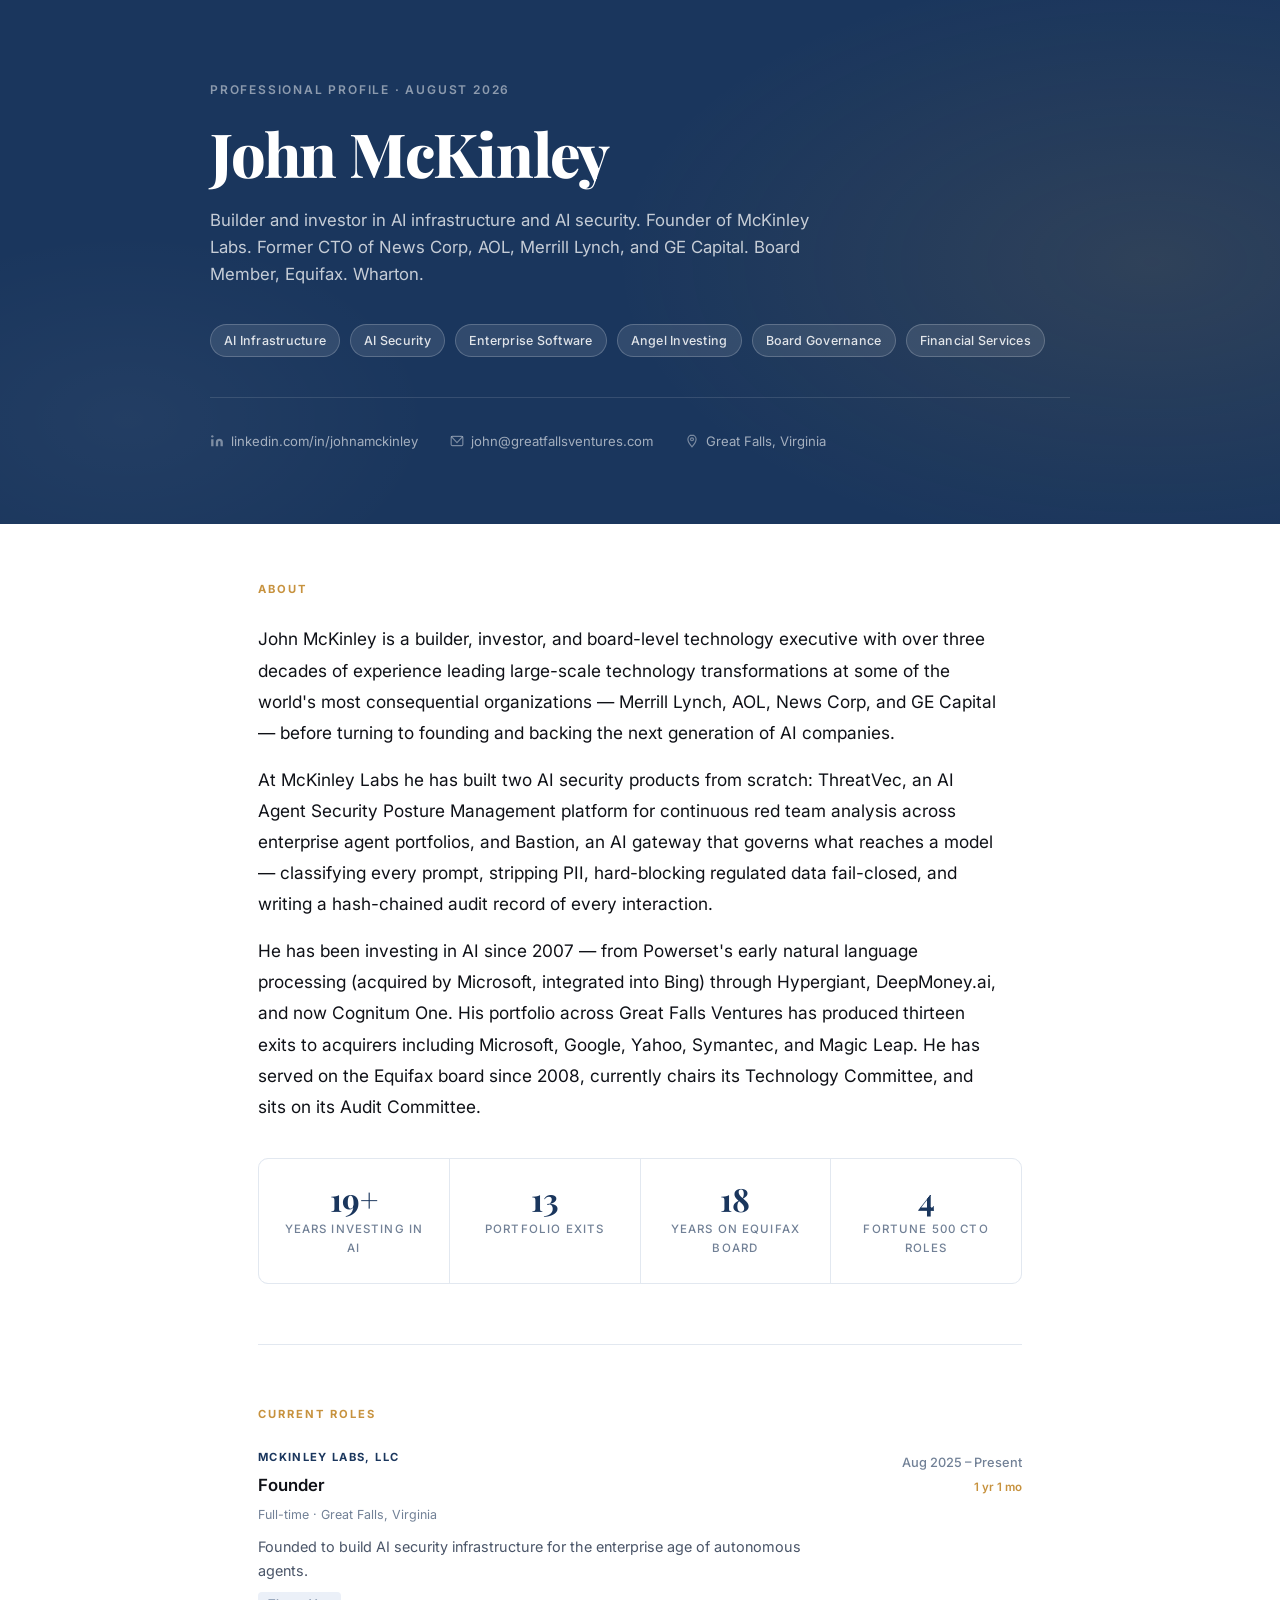
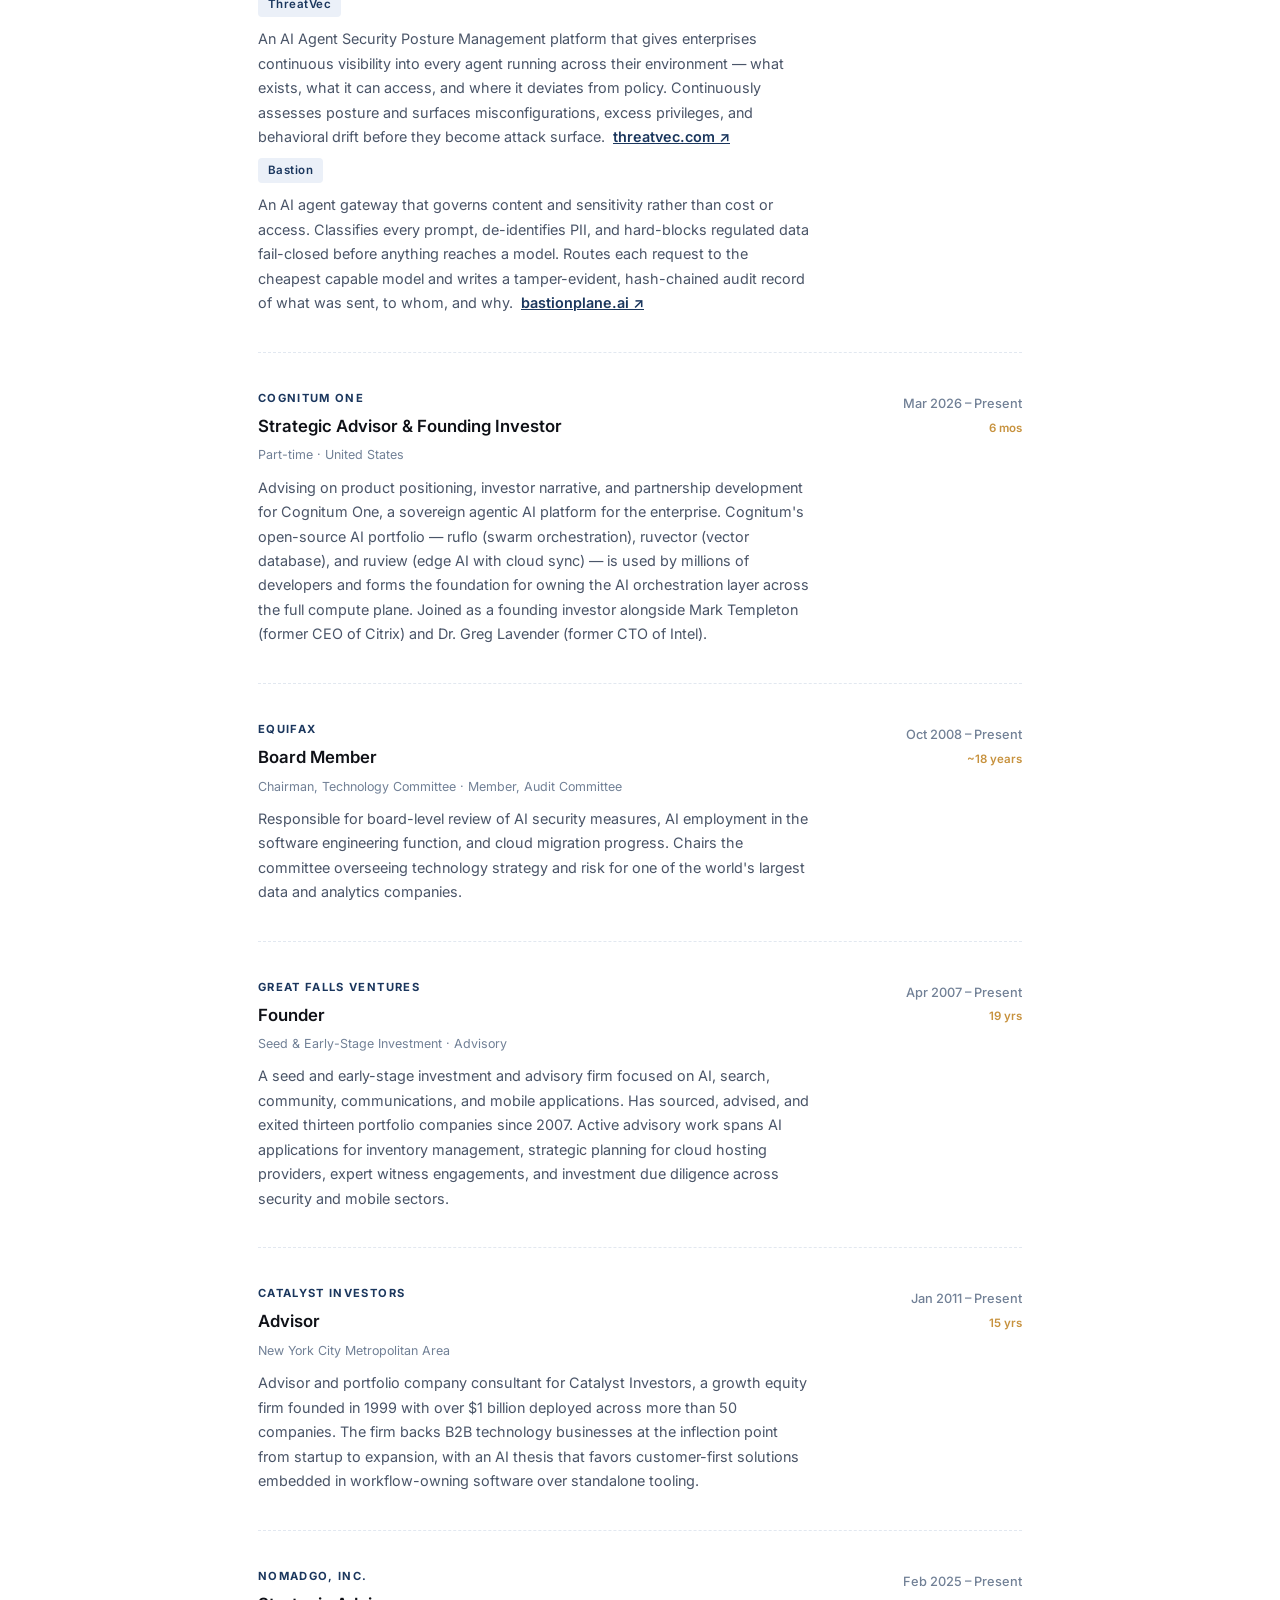
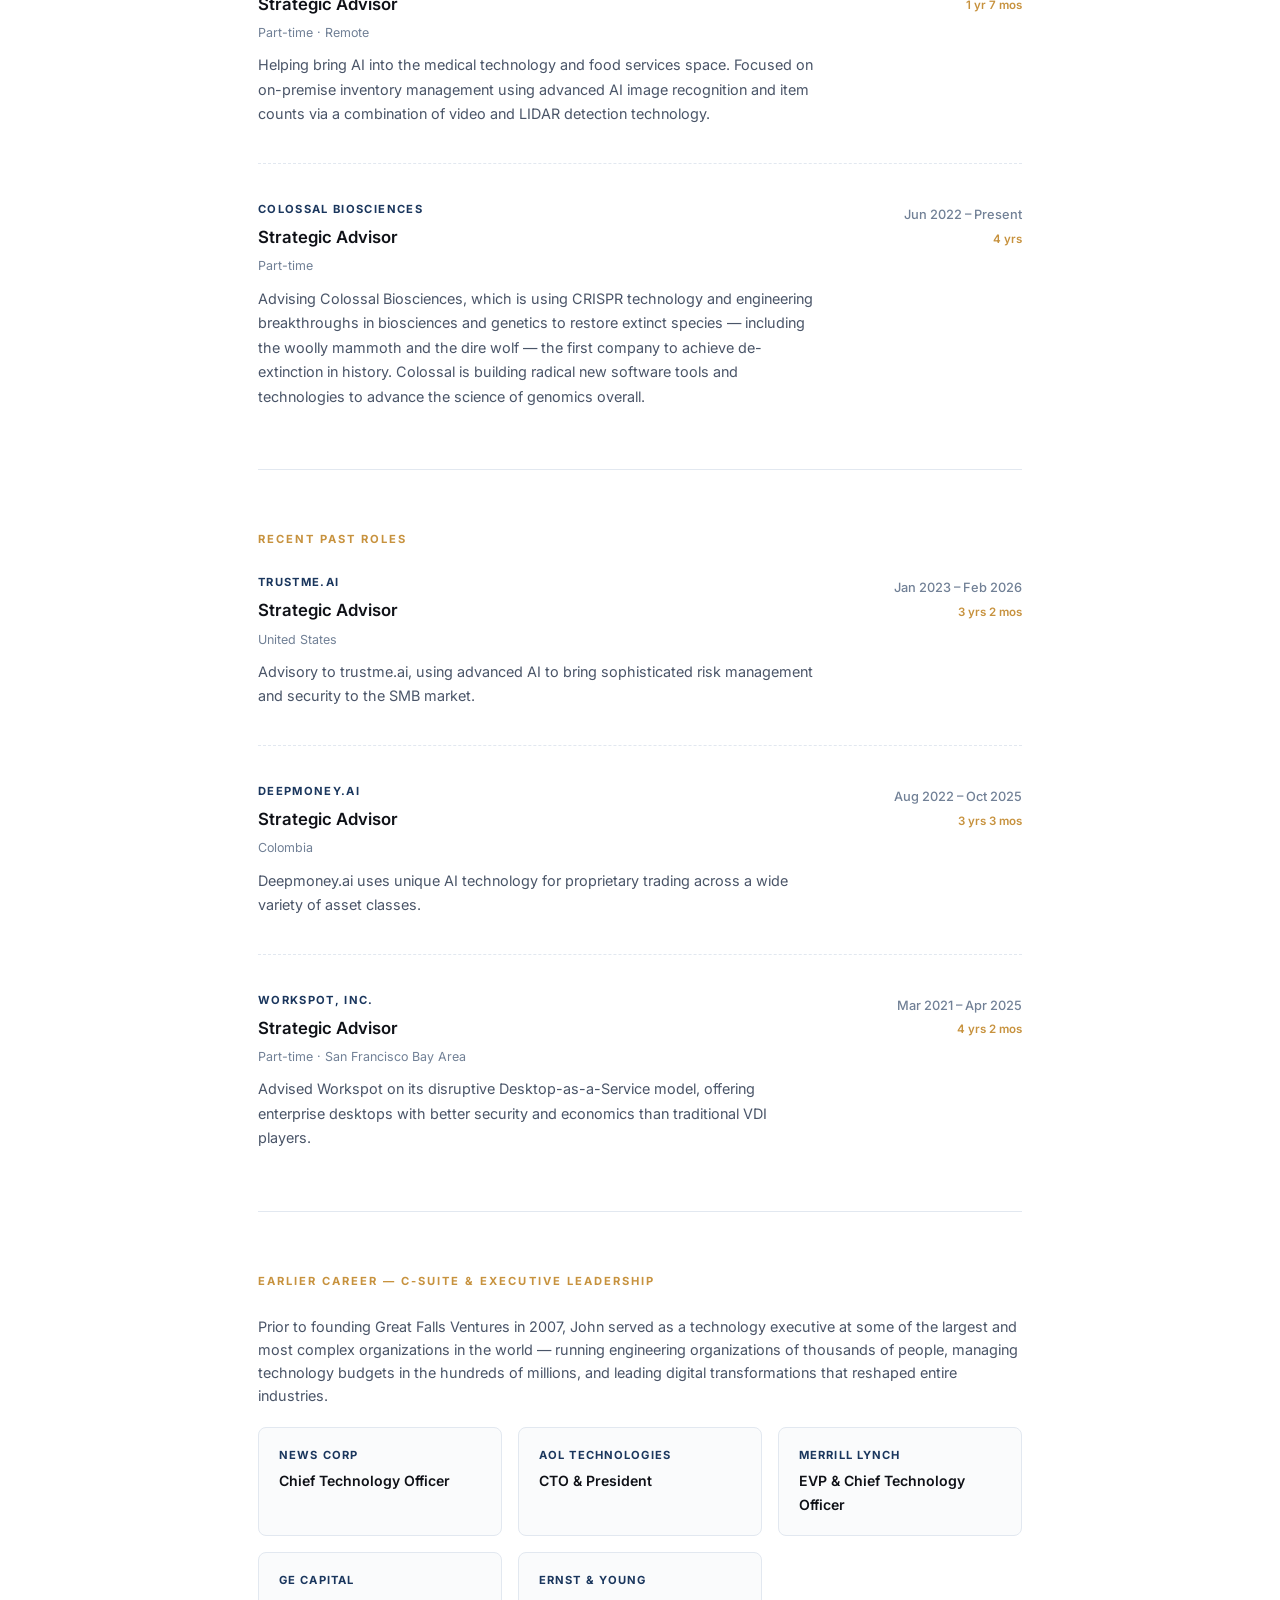
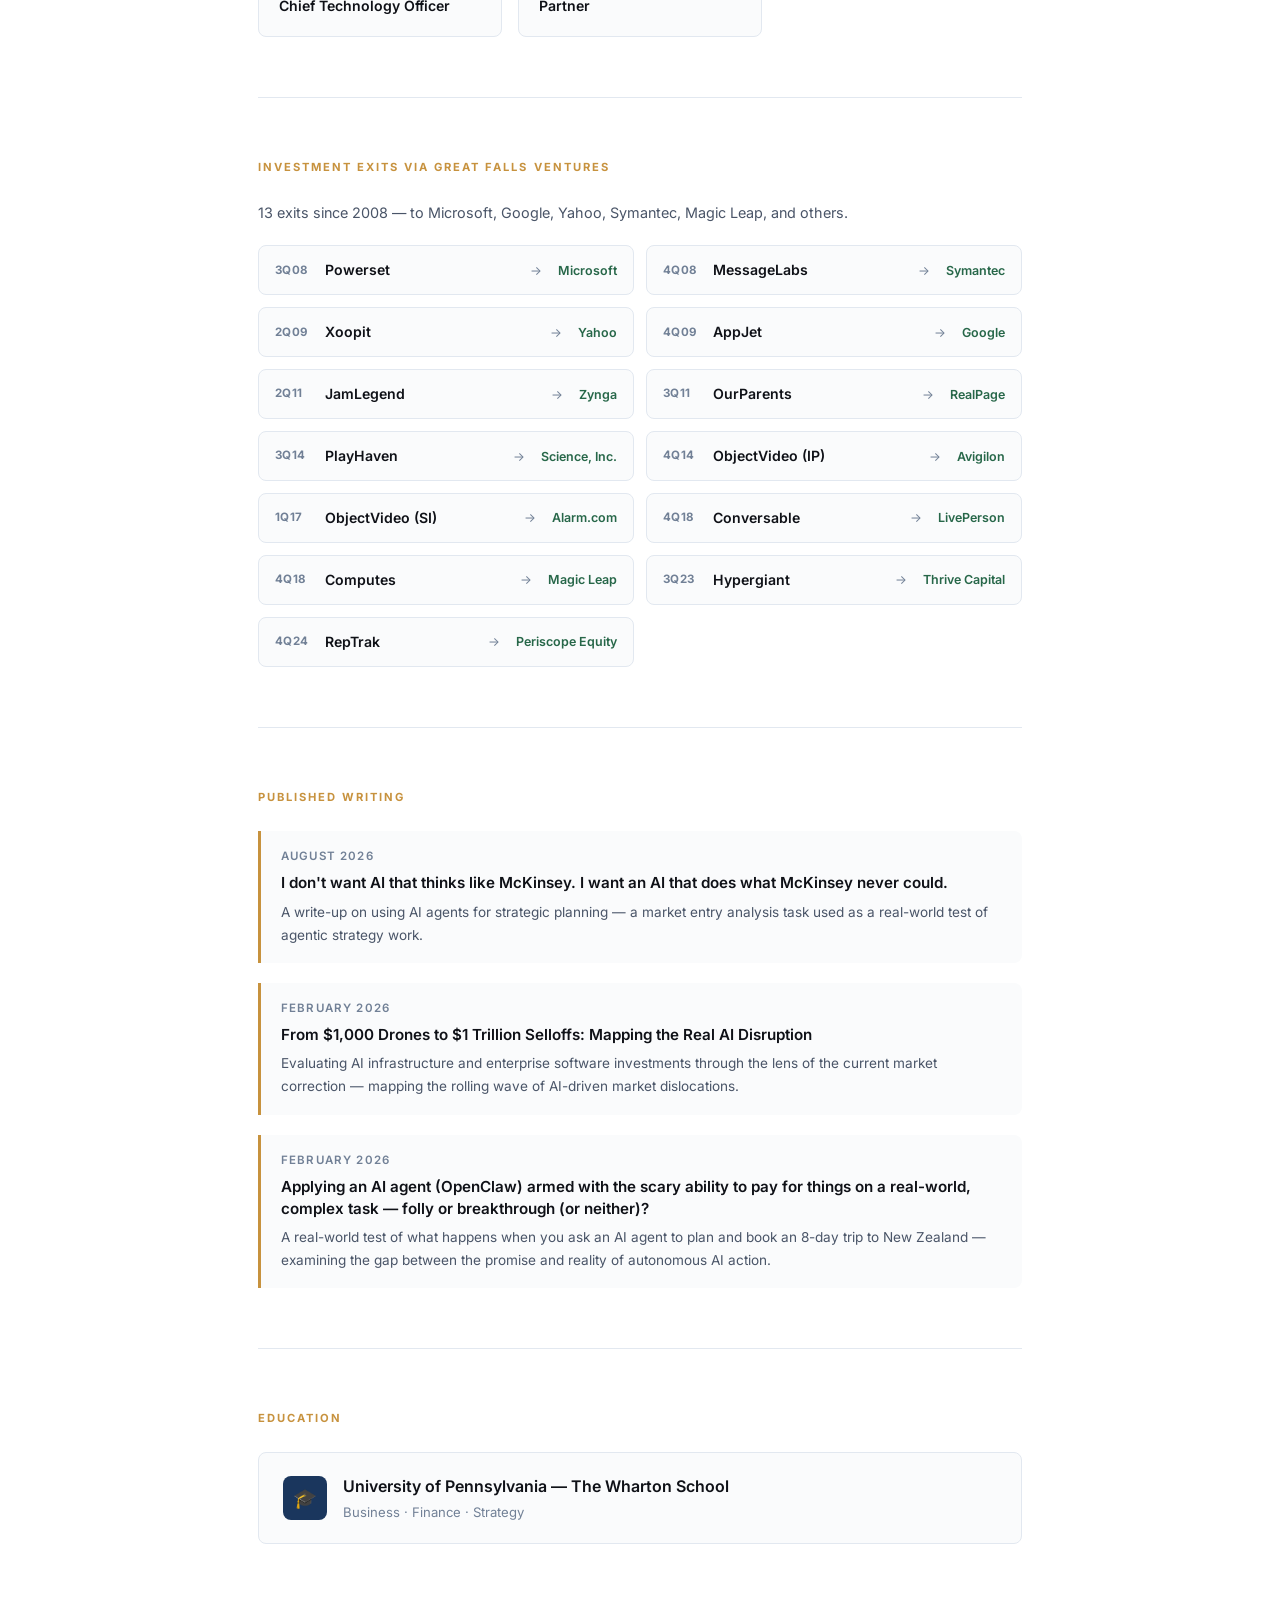
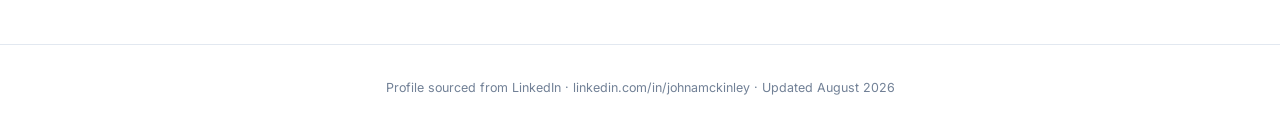
==== bio/index.html @ d8e0decd "Add founder bio page at /bio (from jmckinley/bio) + footer link Self-contained bio page (John McKinl" ====
<!DOCTYPE html>
<html lang="en">
<head>
<meta charset="UTF-8">
<meta name="viewport" content="width=device-width, initial-scale=1.0">
<meta name="description" content="John McKinley — builder and investor in AI infrastructure and AI security. Founder of McKinley Labs (ThreatVec, Bastion). Former CTO of Merrill Lynch, AOL, News Corp, and GE Capital. Board Member, Equifax. Wharton.">
<title>John McKinley — Builder, Investor, Advisor</title>
<script type="application/ld+json">
{
  "@context": "https://schema.org",
  "@type": "Person",
  "name": "John McKinley",
  "url": "https://jmckinley.github.io/bio/",
  "image": "https://avatars.githubusercontent.com/u/69117?v=4",
  "jobTitle": "Founder & Strategic Advisor",
  "description": "Builder and investor in AI infrastructure and AI security. Founder of McKinley Labs, where he built ThreatVec (AI Agent Security Posture Management) and Bastion (AI agent gateway). Former CTO of Merrill Lynch, AOL Technologies, News Corp, and GE Capital. Board Member and Chairman of the Technology Committee at Equifax. Investing in AI since 2007 with 13 portfolio exits including to Microsoft, Google, Yahoo, and Symantec.",
  "email": "john@greatfallsventures.com",
  "address": {
    "@type": "PostalAddress",
    "addressLocality": "Great Falls",
    "addressRegion": "Virginia",
    "addressCountry": "US"
  },
  "alumniOf": {
    "@type": "CollegeOrUniversity",
    "name": "University of Pennsylvania — The Wharton School",
    "url": "https://www.wharton.upenn.edu"
  },
  "sameAs": [
    "https://www.linkedin.com/in/johnamckinley/",
    "https://github.com/jmckinley"
  ],
  "worksFor": {
    "@type": "Organization",
    "name": "McKinley Labs, LLC",
    "url": "https://www.threatvec.com"
  },
  "affiliation": [
    {
      "@type": "Organization",
      "name": "McKinley Labs, LLC",
      "url": "https://www.threatvec.com"
    },
    {
      "@type": "Organization",
      "name": "Equifax",
      "url": "https://www.equifax.com"
    },
    {
      "@type": "Organization",
      "name": "Great Falls Ventures",
      "url": "https://github.com/jmckinley"
    },
    {
      "@type": "Organization",
      "name": "Cognitum One",
      "url": "https://cognitum.one"
    },
    {
      "@type": "Organization",
      "name": "Catalyst Investors",
      "url": "https://www.catalystinvestors.com"
    },
    {
      "@type": "Organization",
      "name": "Colossal Biosciences",
      "url": "https://colossal.com"
    }
  ],
  "knowsAbout": [
    "Artificial Intelligence",
    "AI Security",
    "AI Infrastructure",
    "AI Agent Security Posture Management",
    "Venture Capital",
    "Angel Investing",
    "Enterprise Software",
    "Financial Technology",
    "Board Governance",
    "Technology Strategy",
    "Cybersecurity",
    "Large-scale Technology Transformation"
  ],
  "hasOccupation": [
    {
      "@type": "Occupation",
      "name": "Founder",
      "occupationLocation": {
        "@type": "City",
        "name": "Great Falls, Virginia"
      }
    },
    {
      "@type": "Occupation",
      "name": "Board Member",
      "occupationLocation": {
        "@type": "Organization",
        "name": "Equifax"
      }
    }
  ],
  "performerIn": [
    {
      "@type": "Event",
      "name": "Investment exit: Powerset to Microsoft",
      "startDate": "2008-09"
    },
    {
      "@type": "Event",
      "name": "Investment exit: AppJet to Google",
      "startDate": "2009-12"
    },
    {
      "@type": "Event",
      "name": "Investment exit: Hypergiant to Thrive Capital",
      "startDate": "2023-09"
    }
  ]
}
</script>
<link rel="preconnect" href="https://fonts.googleapis.com">
<link href="https://fonts.googleapis.com/css2?family=Inter:wght@300;400;500;600;700&family=Playfair+Display:wght@700;800&display=swap" rel="stylesheet">
<style>
  *, *::before, *::after { box-sizing: border-box; margin: 0; padding: 0; }

  :root {
    --ink: #0f1117;
    --mid: #4a5568;
    --light: #718096;
    --rule: #e2e8f0;
    --bg: #ffffff;
    --accent: #1a365d;
    --accent-light: #ebf0f8;
    --gold: #c7923e;
    --exit-green: #276749;
  }

  html { font-size: 16px; scroll-behavior: smooth; }

  body {
    font-family: 'Inter', sans-serif;
    background: var(--bg);
    color: var(--ink);
    line-height: 1.7;
    -webkit-font-smoothing: antialiased;
  }

  /* ── HERO ─────────────────────────────── */
  .hero {
    background: var(--accent);
    color: #fff;
    padding: 80px 48px 72px;
    position: relative;
    overflow: hidden;
  }
  .hero::before {
    content: '';
    position: absolute;
    inset: 0;
    background:
      radial-gradient(ellipse 60% 80% at 90% 50%, rgba(199,146,62,0.12) 0%, transparent 70%),
      radial-gradient(ellipse 40% 60% at 10% 80%, rgba(255,255,255,0.04) 0%, transparent 60%);
    pointer-events: none;
  }
  .hero-inner { max-width: 860px; margin: 0 auto; position: relative; }

  .hero-kicker {
    font-size: 0.75rem;
    font-weight: 600;
    letter-spacing: 0.15em;
    text-transform: uppercase;
    color: rgba(255,255,255,0.5);
    margin-bottom: 20px;
  }

  .hero h1 {
    font-family: 'Playfair Display', Georgia, serif;
    font-size: clamp(2.6rem, 5vw, 3.8rem);
    font-weight: 800;
    line-height: 1.1;
    letter-spacing: -0.02em;
    color: #fff;
    margin-bottom: 20px;
  }

  .hero-headline {
    font-size: 1.05rem;
    font-weight: 400;
    color: rgba(255,255,255,0.75);
    max-width: 640px;
    line-height: 1.6;
    margin-bottom: 36px;
  }

  .hero-tags {
    display: flex;
    flex-wrap: wrap;
    gap: 10px;
  }
  .tag {
    background: rgba(255,255,255,0.1);
    border: 1px solid rgba(255,255,255,0.2);
    color: rgba(255,255,255,0.85);
    font-size: 0.78rem;
    font-weight: 500;
    padding: 5px 13px;
    border-radius: 100px;
    letter-spacing: 0.02em;
  }

  .hero-meta {
    margin-top: 40px;
    padding-top: 32px;
    border-top: 1px solid rgba(255,255,255,0.12);
    display: flex;
    gap: 32px;
    flex-wrap: wrap;
  }
  .hero-meta a {
    color: rgba(255,255,255,0.6);
    text-decoration: none;
    font-size: 0.82rem;
    display: flex;
    align-items: center;
    gap: 7px;
    transition: color 0.2s;
  }
  .hero-meta a:hover { color: rgba(255,255,255,0.95); }
  .hero-meta a svg { opacity: 0.7; }

  /* ── LAYOUT ───────────────────────────── */
  .page { max-width: 860px; margin: 0 auto; padding: 0 48px 100px; }

  /* ── SECTIONS ─────────────────────────── */
  .section {
    padding: 60px 0 0;
    border-top: 1px solid var(--rule);
    margin-top: 60px;
  }
  .section:first-child { border-top: none; margin-top: 0; }

  .section-label {
    font-size: 0.7rem;
    font-weight: 700;
    letter-spacing: 0.18em;
    text-transform: uppercase;
    color: var(--gold);
    margin-bottom: 24px;
  }

  /* ── ABOUT ────────────────────────────── */
  .about-text {
    font-size: 1.08rem;
    line-height: 1.8;
    color: var(--ink);
    max-width: 740px;
  }
  .about-text + .about-text { margin-top: 16px; }

  /* ── STAT STRIP ───────────────────────── */
  .stats {
    display: grid;
    grid-template-columns: repeat(auto-fit, minmax(160px, 1fr));
    gap: 1px;
    background: var(--rule);
    border: 1px solid var(--rule);
    border-radius: 10px;
    overflow: hidden;
    margin-top: 36px;
  }
  .stat {
    background: #fff;
    padding: 24px 20px;
    text-align: center;
  }
  .stat-number {
    font-family: 'Playfair Display', serif;
    font-size: 2rem;
    font-weight: 700;
    color: var(--accent);
    line-height: 1;
  }
  .stat-label {
    font-size: 0.72rem;
    color: var(--light);
    text-transform: uppercase;
    letter-spacing: 0.1em;
    margin-top: 5px;
    font-weight: 500;
  }

  /* ── EXPERIENCE ───────────────────────── */
  .role-list { display: flex; flex-direction: column; gap: 36px; }

  .role {
    display: grid;
    grid-template-columns: 3fr 1fr;
    gap: 16px 24px;
    align-items: start;
  }

  .role-org {
    font-size: 0.7rem;
    font-weight: 700;
    letter-spacing: 0.12em;
    text-transform: uppercase;
    color: var(--accent);
    margin-bottom: 4px;
  }
  .role-title {
    font-size: 1.05rem;
    font-weight: 600;
    color: var(--ink);
    margin-bottom: 4px;
  }
  .role-type {
    font-size: 0.78rem;
    color: var(--light);
    font-weight: 400;
    margin-bottom: 10px;
  }
  .role-desc {
    font-size: 0.9rem;
    color: var(--mid);
    line-height: 1.7;
  }
  .role-meta {
    text-align: right;
    padding-top: 4px;
  }
  .role-dates {
    font-size: 0.8rem;
    color: var(--light);
    font-weight: 500;
    white-space: nowrap;
  }
  .role-location {
    font-size: 0.75rem;
    color: var(--light);
    margin-top: 4px;
    white-space: nowrap;
  }
  .role-tenure {
    font-size: 0.72rem;
    color: var(--gold);
    font-weight: 600;
    margin-top: 4px;
  }

  .product-pill {
    display: inline-block;
    background: var(--accent-light);
    color: var(--accent);
    font-size: 0.72rem;
    font-weight: 600;
    padding: 3px 10px;
    border-radius: 4px;
    margin-right: 6px;
    margin-top: 8px;
    letter-spacing: 0.04em;
  }

  .role-divider {
    border: none;
    border-top: 1px dashed var(--rule);
    margin: 0;
  }

  /* ── EARLY CAREER GRID ────────────────── */
  .career-grid {
    display: grid;
    grid-template-columns: repeat(auto-fit, minmax(220px, 1fr));
    gap: 16px;
    margin-top: 8px;
  }
  .career-card {
    border: 1px solid var(--rule);
    border-radius: 8px;
    padding: 18px 20px;
    background: #fafbfc;
  }
  .career-card-org {
    font-size: 0.7rem;
    font-weight: 700;
    text-transform: uppercase;
    letter-spacing: 0.1em;
    color: var(--accent);
    margin-bottom: 4px;
  }
  .career-card-title {
    font-size: 0.88rem;
    font-weight: 600;
    color: var(--ink);
  }

  /* ── EXITS TABLE ──────────────────────── */
  .exits-grid {
    display: grid;
    grid-template-columns: repeat(auto-fill, minmax(300px, 1fr));
    gap: 12px;
    margin-top: 8px;
  }
  .exit-row {
    display: flex;
    align-items: center;
    gap: 12px;
    padding: 12px 16px;
    border-radius: 8px;
    background: #fafbfc;
    border: 1px solid var(--rule);
  }
  .exit-date {
    font-size: 0.72rem;
    font-weight: 700;
    color: var(--light);
    min-width: 38px;
    letter-spacing: 0.04em;
  }
  .exit-company {
    font-size: 0.88rem;
    font-weight: 600;
    color: var(--ink);
    flex: 1;
  }
  .exit-arrow {
    font-size: 0.78rem;
    color: var(--light);
    margin: 0 4px;
  }
  .exit-acquirer {
    font-size: 0.78rem;
    font-weight: 600;
    color: var(--exit-green);
  }

  /* ── ARTICLES ─────────────────────────── */
  .article-list { display: flex; flex-direction: column; gap: 20px; }
  .article-card {
    border-left: 3px solid var(--gold);
    padding: 16px 20px;
    background: #fafbfc;
    border-radius: 0 8px 8px 0;
  }
  .article-date {
    font-size: 0.72rem;
    color: var(--light);
    font-weight: 600;
    text-transform: uppercase;
    letter-spacing: 0.1em;
    margin-bottom: 6px;
  }
  .article-title {
    font-size: 0.95rem;
    font-weight: 600;
    color: var(--ink);
    line-height: 1.45;
  }
  .article-desc {
    font-size: 0.85rem;
    color: var(--mid);
    margin-top: 6px;
  }

  /* ── EDUCATION ────────────────────────── */
  .edu-block {
    display: flex;
    align-items: center;
    gap: 16px;
    padding: 20px 24px;
    border: 1px solid var(--rule);
    border-radius: 8px;
    background: #fafbfc;
  }
  .edu-icon {
    width: 44px;
    height: 44px;
    background: var(--accent);
    border-radius: 8px;
    display: flex;
    align-items: center;
    justify-content: center;
    color: #fff;
    font-size: 1.2rem;
    flex-shrink: 0;
  }
  .edu-school {
    font-size: 1rem;
    font-weight: 600;
    color: var(--ink);
  }
  .edu-program {
    font-size: 0.82rem;
    color: var(--light);
  }

  /* ── FOOTER ───────────────────────────── */
  footer {
    border-top: 1px solid var(--rule);
    text-align: center;
    padding: 32px 48px;
    font-size: 0.78rem;
    color: var(--light);
  }

  @media (max-width: 640px) {
    .hero { padding: 56px 24px 52px; }
    .page { padding: 0 24px 80px; }
    .role { grid-template-columns: 1fr; }
    .role-meta { text-align: left; }
    footer { padding: 24px; }
  }
</style>
</head>
<body>

<!-- ── HERO ── -->
<header class="hero">
  <div class="hero-inner">
    <p class="hero-kicker">Professional Profile · August 2026</p>
    <h1>John McKinley</h1>
    <p class="hero-headline">
      Builder and investor in AI infrastructure and AI security. Founder of McKinley Labs.
      Former CTO of News Corp, AOL, Merrill Lynch, and GE Capital. Board Member, Equifax.
      Wharton.
    </p>
    <div class="hero-tags">
      <span class="tag">AI Infrastructure</span>
      <span class="tag">AI Security</span>
      <span class="tag">Enterprise Software</span>
      <span class="tag">Angel Investing</span>
      <span class="tag">Board Governance</span>
      <span class="tag">Financial Services</span>
    </div>
    <div class="hero-meta">
      <a href="https://www.linkedin.com/in/johnamckinley/" target="_blank" rel="noopener">
        <svg width="14" height="14" viewBox="0 0 24 24" fill="currentColor"><path d="M16 8a6 6 0 0 1 6 6v7h-4v-7a2 2 0 0 0-2-2 2 2 0 0 0-2 2v7h-4v-7a6 6 0 0 1 6-6z"/><rect x="2" y="9" width="4" height="12"/><circle cx="4" cy="4" r="2"/></svg>
        linkedin.com/in/johnamckinley
      </a>
      <a href="mailto:john@greatfallsventures.com">
        <svg width="14" height="14" viewBox="0 0 24 24" fill="none" stroke="currentColor" stroke-width="2"><rect x="2" y="4" width="20" height="16" rx="2"/><path d="m2 4 10 11L22 4"/></svg>
        john@greatfallsventures.com
      </a>
      <a href="#">
        <svg width="14" height="14" viewBox="0 0 24 24" fill="none" stroke="currentColor" stroke-width="2"><path d="M12 2C8.13 2 5 5.13 5 9c0 5.25 7 13 7 13s7-7.75 7-13c0-3.87-3.13-7-7-7z"/><circle cx="12" cy="9" r="2.5"/></svg>
        Great Falls, Virginia
      </a>
    </div>
  </div>
</header>

<div class="page">

  <!-- ── ABOUT ── -->
  <section class="section" style="border-top:none; padding-top:56px;">
    <p class="section-label">About</p>
    <p class="about-text">
      John McKinley is a builder, investor, and board-level technology executive with over three decades of
      experience leading large-scale technology transformations at some of the world's most consequential
      organizations — Merrill Lynch, AOL, News Corp, and GE Capital — before turning to founding and
      backing the next generation of AI companies.
    </p>
    <p class="about-text">
      At McKinley Labs he has built two AI security products from scratch: ThreatVec, an AI Agent Security
      Posture Management platform for continuous red team analysis across enterprise agent portfolios, and
      Bastion, an AI gateway that governs what reaches a model — classifying every prompt, stripping PII,
      hard-blocking regulated data fail-closed, and writing a hash-chained audit record of every interaction.
    </p>
    <p class="about-text">
      He has been investing in AI since 2007 — from Powerset's early natural language processing (acquired by
      Microsoft, integrated into Bing) through Hypergiant, DeepMoney.ai, and now Cognitum One. His portfolio
      across Great Falls Ventures has produced thirteen exits to acquirers including Microsoft, Google, Yahoo,
      Symantec, and Magic Leap. He has served on the Equifax board since 2008, currently chairs its Technology
      Committee, and sits on its Audit Committee.
    </p>

    <div class="stats">
      <div class="stat">
        <div class="stat-number">19+</div>
        <div class="stat-label">Years Investing in AI</div>
      </div>
      <div class="stat">
        <div class="stat-number">13</div>
        <div class="stat-label">Portfolio Exits</div>
      </div>
      <div class="stat">
        <div class="stat-number">18</div>
        <div class="stat-label">Years on Equifax Board</div>
      </div>
      <div class="stat">
        <div class="stat-number">4</div>
        <div class="stat-label">Fortune 500 CTO Roles</div>
      </div>
    </div>
  </section>

  <!-- ── CURRENT ROLES ── -->
  <section class="section">
    <p class="section-label">Current Roles</p>
    <div class="role-list">

      <div class="role">
        <div>
          <p class="role-org">McKinley Labs, LLC</p>
          <p class="role-title">Founder</p>
          <p class="role-type">Full-time · Great Falls, Virginia</p>
          <p class="role-desc">
            Founded to build AI security infrastructure for the enterprise age of autonomous agents.
          </p>
          <span class="product-pill">ThreatVec</span>
          <p class="role-desc" style="margin-top:10px;">
            An AI Agent Security Posture Management platform that gives enterprises continuous visibility into
            every agent running across their environment — what exists, what it can access, and where it deviates
            from policy. Continuously assesses posture and surfaces misconfigurations, excess privileges, and
            behavioral drift before they become attack surface.
            <a href="https://www.threatvec.com" target="_blank" rel="noopener" style="color:var(--accent); font-weight:600; margin-left:4px;">threatvec.com ↗</a>
          </p>
          <span class="product-pill">Bastion</span>
          <p class="role-desc" style="margin-top:10px;">
            An AI agent gateway that governs content and sensitivity rather than cost or access. Classifies every
            prompt, de-identifies PII, and hard-blocks regulated data fail-closed before anything reaches a model.
            Routes each request to the cheapest capable model and writes a tamper-evident, hash-chained audit
            record of what was sent, to whom, and why.
            <a href="https://www.bastionplane.ai" target="_blank" rel="noopener" style="color:var(--accent); font-weight:600; margin-left:4px;">bastionplane.ai ↗</a>
          </p>
        </div>
        <div class="role-meta">
          <p class="role-dates">Aug 2025 – Present</p>
          <p class="role-tenure">1 yr 1 mo</p>
        </div>
      </div>

      <hr class="role-divider">

      <div class="role">
        <div>
          <p class="role-org">Cognitum One</p>
          <p class="role-title">Strategic Advisor & Founding Investor</p>
          <p class="role-type">Part-time · United States</p>
          <p class="role-desc">
            Advising on product positioning, investor narrative, and partnership development for Cognitum One,
            a sovereign agentic AI platform for the enterprise. Cognitum's open-source AI portfolio — ruflo
            (swarm orchestration), ruvector (vector database), and ruview (edge AI with cloud sync) — is used
            by millions of developers and forms the foundation for owning the AI orchestration layer across the
            full compute plane. Joined as a founding investor alongside Mark Templeton (former CEO of Citrix)
            and Dr. Greg Lavender (former CTO of Intel).
          </p>
        </div>
        <div class="role-meta">
          <p class="role-dates">Mar 2026 – Present</p>
          <p class="role-tenure">6 mos</p>
        </div>
      </div>

      <hr class="role-divider">

      <div class="role">
        <div>
          <p class="role-org">Equifax</p>
          <p class="role-title">Board Member</p>
          <p class="role-type">Chairman, Technology Committee · Member, Audit Committee</p>
          <p class="role-desc">
            Responsible for board-level review of AI security measures, AI employment in the software engineering
            function, and cloud migration progress. Chairs the committee overseeing technology strategy and risk
            for one of the world's largest data and analytics companies.
          </p>
        </div>
        <div class="role-meta">
          <p class="role-dates">Oct 2008 – Present</p>
          <p class="role-tenure">~18 years</p>
        </div>
      </div>

      <hr class="role-divider">

      <div class="role">
        <div>
          <p class="role-org">Great Falls Ventures</p>
          <p class="role-title">Founder</p>
          <p class="role-type">Seed & Early-Stage Investment · Advisory</p>
          <p class="role-desc">
            A seed and early-stage investment and advisory firm focused on AI, search, community, communications,
            and mobile applications. Has sourced, advised, and exited thirteen portfolio companies since 2007.
            Active advisory work spans AI applications for inventory management, strategic planning for cloud
            hosting providers, expert witness engagements, and investment due diligence across security and
            mobile sectors.
          </p>
        </div>
        <div class="role-meta">
          <p class="role-dates">Apr 2007 – Present</p>
          <p class="role-tenure">19 yrs</p>
        </div>
      </div>

      <hr class="role-divider">

      <div class="role">
        <div>
          <p class="role-org">Catalyst Investors</p>
          <p class="role-title">Advisor</p>
          <p class="role-type">New York City Metropolitan Area</p>
          <p class="role-desc">
            Advisor and portfolio company consultant for Catalyst Investors, a growth equity firm founded in 1999
            with over $1 billion deployed across more than 50 companies. The firm backs B2B technology businesses
            at the inflection point from startup to expansion, with an AI thesis that favors customer-first
            solutions embedded in workflow-owning software over standalone tooling.
          </p>
        </div>
        <div class="role-meta">
          <p class="role-dates">Jan 2011 – Present</p>
          <p class="role-tenure">15 yrs</p>
        </div>
      </div>

      <hr class="role-divider">

      <div class="role">
        <div>
          <p class="role-org">NomadGo, Inc.</p>
          <p class="role-title">Strategic Advisor</p>
          <p class="role-type">Part-time · Remote</p>
          <p class="role-desc">
            Helping bring AI into the medical technology and food services space. Focused on on-premise inventory
            management using advanced AI image recognition and item counts via a combination of video and LIDAR
            detection technology.
          </p>
        </div>
        <div class="role-meta">
          <p class="role-dates">Feb 2025 – Present</p>
          <p class="role-tenure">1 yr 7 mos</p>
        </div>
      </div>

      <hr class="role-divider">

      <div class="role">
        <div>
          <p class="role-org">Colossal Biosciences</p>
          <p class="role-title">Strategic Advisor</p>
          <p class="role-type">Part-time</p>
          <p class="role-desc">
            Advising Colossal Biosciences, which is using CRISPR technology and engineering breakthroughs in
            biosciences and genetics to restore extinct species — including the woolly mammoth and the dire wolf —
            the first company to achieve de-extinction in history. Colossal is building radical new software tools
            and technologies to advance the science of genomics overall.
          </p>
        </div>
        <div class="role-meta">
          <p class="role-dates">Jun 2022 – Present</p>
          <p class="role-tenure">4 yrs</p>
        </div>
      </div>

    </div>
  </section>

  <!-- ── PAST ADVISORY ── -->
  <section class="section">
    <p class="section-label">Recent Past Roles</p>
    <div class="role-list">

      <div class="role">
        <div>
          <p class="role-org">trustme.ai</p>
          <p class="role-title">Strategic Advisor</p>
          <p class="role-type">United States</p>
          <p class="role-desc">Advisory to trustme.ai, using advanced AI to bring sophisticated risk management and security to the SMB market.</p>
        </div>
        <div class="role-meta">
          <p class="role-dates">Jan 2023 – Feb 2026</p>
          <p class="role-tenure">3 yrs 2 mos</p>
        </div>
      </div>

      <hr class="role-divider">

      <div class="role">
        <div>
          <p class="role-org">DeepMoney.ai</p>
          <p class="role-title">Strategic Advisor</p>
          <p class="role-type">Colombia</p>
          <p class="role-desc">Deepmoney.ai uses unique AI technology for proprietary trading across a wide variety of asset classes.</p>
        </div>
        <div class="role-meta">
          <p class="role-dates">Aug 2022 – Oct 2025</p>
          <p class="role-tenure">3 yrs 3 mos</p>
        </div>
      </div>

      <hr class="role-divider">

      <div class="role">
        <div>
          <p class="role-org">Workspot, Inc.</p>
          <p class="role-title">Strategic Advisor</p>
          <p class="role-type">Part-time · San Francisco Bay Area</p>
          <p class="role-desc">Advised Workspot on its disruptive Desktop-as-a-Service model, offering enterprise desktops with better security and economics than traditional VDI players.</p>
        </div>
        <div class="role-meta">
          <p class="role-dates">Mar 2021 – Apr 2025</p>
          <p class="role-tenure">4 yrs 2 mos</p>
        </div>
      </div>

    </div>
  </section>

  <!-- ── EARLIER CAREER ── -->
  <section class="section">
    <p class="section-label">Earlier Career — C-Suite & Executive Leadership</p>
    <p style="font-size:0.9rem; color:var(--mid); margin-bottom:20px; line-height:1.6;">
      Prior to founding Great Falls Ventures in 2007, John served as a technology executive at some of the
      largest and most complex organizations in the world — running engineering organizations of thousands
      of people, managing technology budgets in the hundreds of millions, and leading digital transformations
      that reshaped entire industries.
    </p>
    <div class="career-grid">
      <div class="career-card">
        <p class="career-card-org">News Corp</p>
        <p class="career-card-title">Chief Technology Officer</p>
      </div>
      <div class="career-card">
        <p class="career-card-org">AOL Technologies</p>
        <p class="career-card-title">CTO & President</p>
      </div>
      <div class="career-card">
        <p class="career-card-org">Merrill Lynch</p>
        <p class="career-card-title">EVP & Chief Technology Officer</p>
      </div>
      <div class="career-card">
        <p class="career-card-org">GE Capital</p>
        <p class="career-card-title">Chief Technology Officer</p>
      </div>
      <div class="career-card">
        <p class="career-card-org">Ernst & Young</p>
        <p class="career-card-title">Partner</p>
      </div>
    </div>
  </section>

  <!-- ── INVESTMENT EXITS ── -->
  <section class="section">
    <p class="section-label">Investment Exits via Great Falls Ventures</p>
    <p style="font-size:0.9rem; color:var(--mid); margin-bottom:20px;">13 exits since 2008 — to Microsoft, Google, Yahoo, Symantec, Magic Leap, and others.</p>
    <div class="exits-grid">
      <div class="exit-row">
        <span class="exit-date">3Q08</span>
        <span class="exit-company">Powerset</span>
        <span class="exit-arrow">→</span>
        <span class="exit-acquirer">Microsoft</span>
      </div>
      <div class="exit-row">
        <span class="exit-date">4Q08</span>
        <span class="exit-company">MessageLabs</span>
        <span class="exit-arrow">→</span>
        <span class="exit-acquirer">Symantec</span>
      </div>
      <div class="exit-row">
        <span class="exit-date">2Q09</span>
        <span class="exit-company">Xoopit</span>
        <span class="exit-arrow">→</span>
        <span class="exit-acquirer">Yahoo</span>
      </div>
      <div class="exit-row">
        <span class="exit-date">4Q09</span>
        <span class="exit-company">AppJet</span>
        <span class="exit-arrow">→</span>
        <span class="exit-acquirer">Google</span>
      </div>
      <div class="exit-row">
        <span class="exit-date">2Q11</span>
        <span class="exit-company">JamLegend</span>
        <span class="exit-arrow">→</span>
        <span class="exit-acquirer">Zynga</span>
      </div>
      <div class="exit-row">
        <span class="exit-date">3Q11</span>
        <span class="exit-company">OurParents</span>
        <span class="exit-arrow">→</span>
        <span class="exit-acquirer">RealPage</span>
      </div>
      <div class="exit-row">
        <span class="exit-date">3Q14</span>
        <span class="exit-company">PlayHaven</span>
        <span class="exit-arrow">→</span>
        <span class="exit-acquirer">Science, Inc.</span>
      </div>
      <div class="exit-row">
        <span class="exit-date">4Q14</span>
        <span class="exit-company">ObjectVideo (IP)</span>
        <span class="exit-arrow">→</span>
        <span class="exit-acquirer">Avigilon</span>
      </div>
      <div class="exit-row">
        <span class="exit-date">1Q17</span>
        <span class="exit-company">ObjectVideo (SI)</span>
        <span class="exit-arrow">→</span>
        <span class="exit-acquirer">Alarm.com</span>
      </div>
      <div class="exit-row">
        <span class="exit-date">4Q18</span>
        <span class="exit-company">Conversable</span>
        <span class="exit-arrow">→</span>
        <span class="exit-acquirer">LivePerson</span>
      </div>
      <div class="exit-row">
        <span class="exit-date">4Q18</span>
        <span class="exit-company">Computes</span>
        <span class="exit-arrow">→</span>
        <span class="exit-acquirer">Magic Leap</span>
      </div>
      <div class="exit-row">
        <span class="exit-date">3Q23</span>
        <span class="exit-company">Hypergiant</span>
        <span class="exit-arrow">→</span>
        <span class="exit-acquirer">Thrive Capital</span>
      </div>
      <div class="exit-row">
        <span class="exit-date">4Q24</span>
        <span class="exit-company">RepTrak</span>
        <span class="exit-arrow">→</span>
        <span class="exit-acquirer">Periscope Equity</span>
      </div>
    </div>
  </section>

  <!-- ── WRITING ── -->
  <section class="section">
    <p class="section-label">Published Writing</p>
    <div class="article-list">
      <div class="article-card">
        <p class="article-date">August 2026</p>
        <p class="article-title">I don't want AI that thinks like McKinsey. I want an AI that does what McKinsey never could.</p>
        <p class="article-desc">A write-up on using AI agents for strategic planning — a market entry analysis task used as a real-world test of agentic strategy work.</p>
      </div>
      <div class="article-card">
        <p class="article-date">February 2026</p>
        <p class="article-title">From $1,000 Drones to $1 Trillion Selloffs: Mapping the Real AI Disruption</p>
        <p class="article-desc">Evaluating AI infrastructure and enterprise software investments through the lens of the current market correction — mapping the rolling wave of AI-driven market dislocations.</p>
      </div>
      <div class="article-card">
        <p class="article-date">February 2026</p>
        <p class="article-title">Applying an AI agent (OpenClaw) armed with the scary ability to pay for things on a real-world, complex task — folly or breakthrough (or neither)?</p>
        <p class="article-desc">A real-world test of what happens when you ask an AI agent to plan and book an 8-day trip to New Zealand — examining the gap between the promise and reality of autonomous AI action.</p>
      </div>
    </div>
  </section>

  <!-- ── EDUCATION ── -->
  <section class="section">
    <p class="section-label">Education</p>
    <div class="edu-block">
      <div class="edu-icon">🎓</div>
      <div>
        <p class="edu-school">University of Pennsylvania — The Wharton School</p>
        <p class="edu-program">Business · Finance · Strategy</p>
      </div>
    </div>
  </section>

</div>

<footer>
  Profile sourced from LinkedIn · linkedin.com/in/johnamckinley · Updated August 2026
</footer>

</body>
</html>
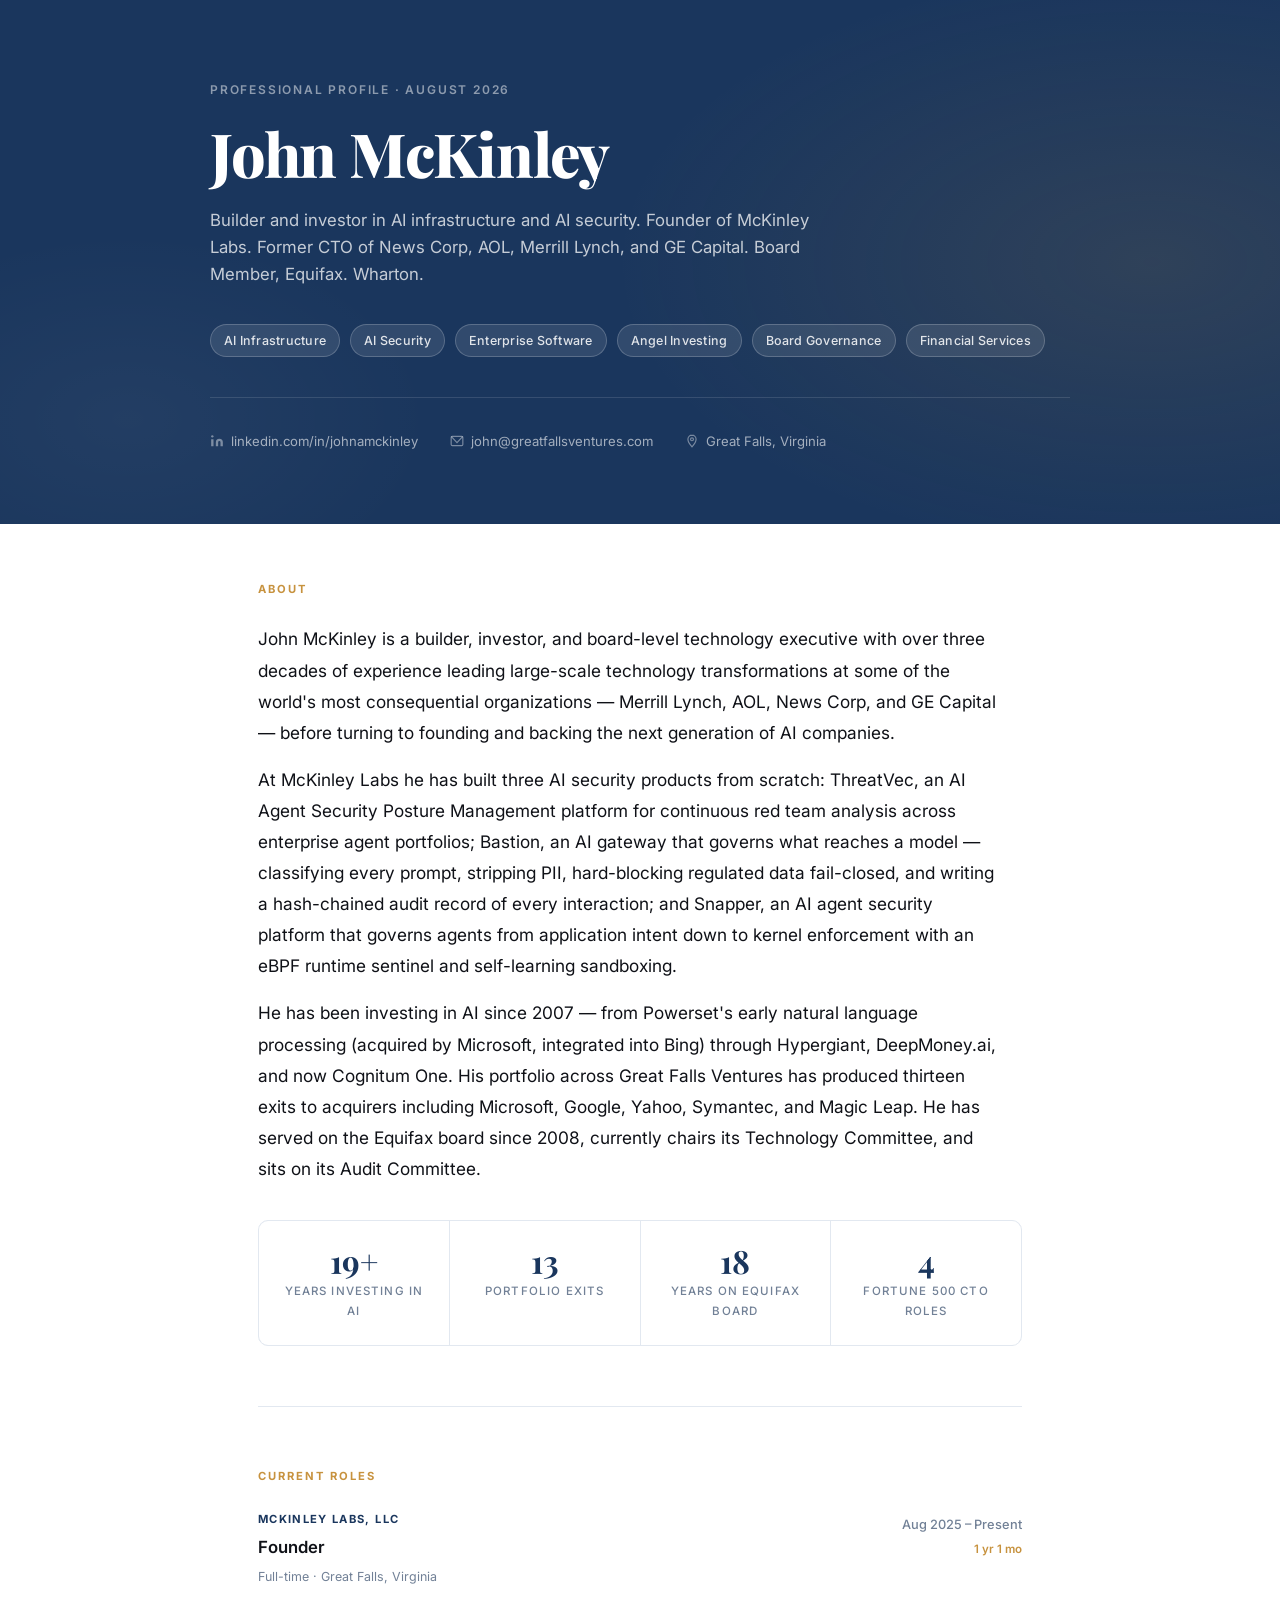
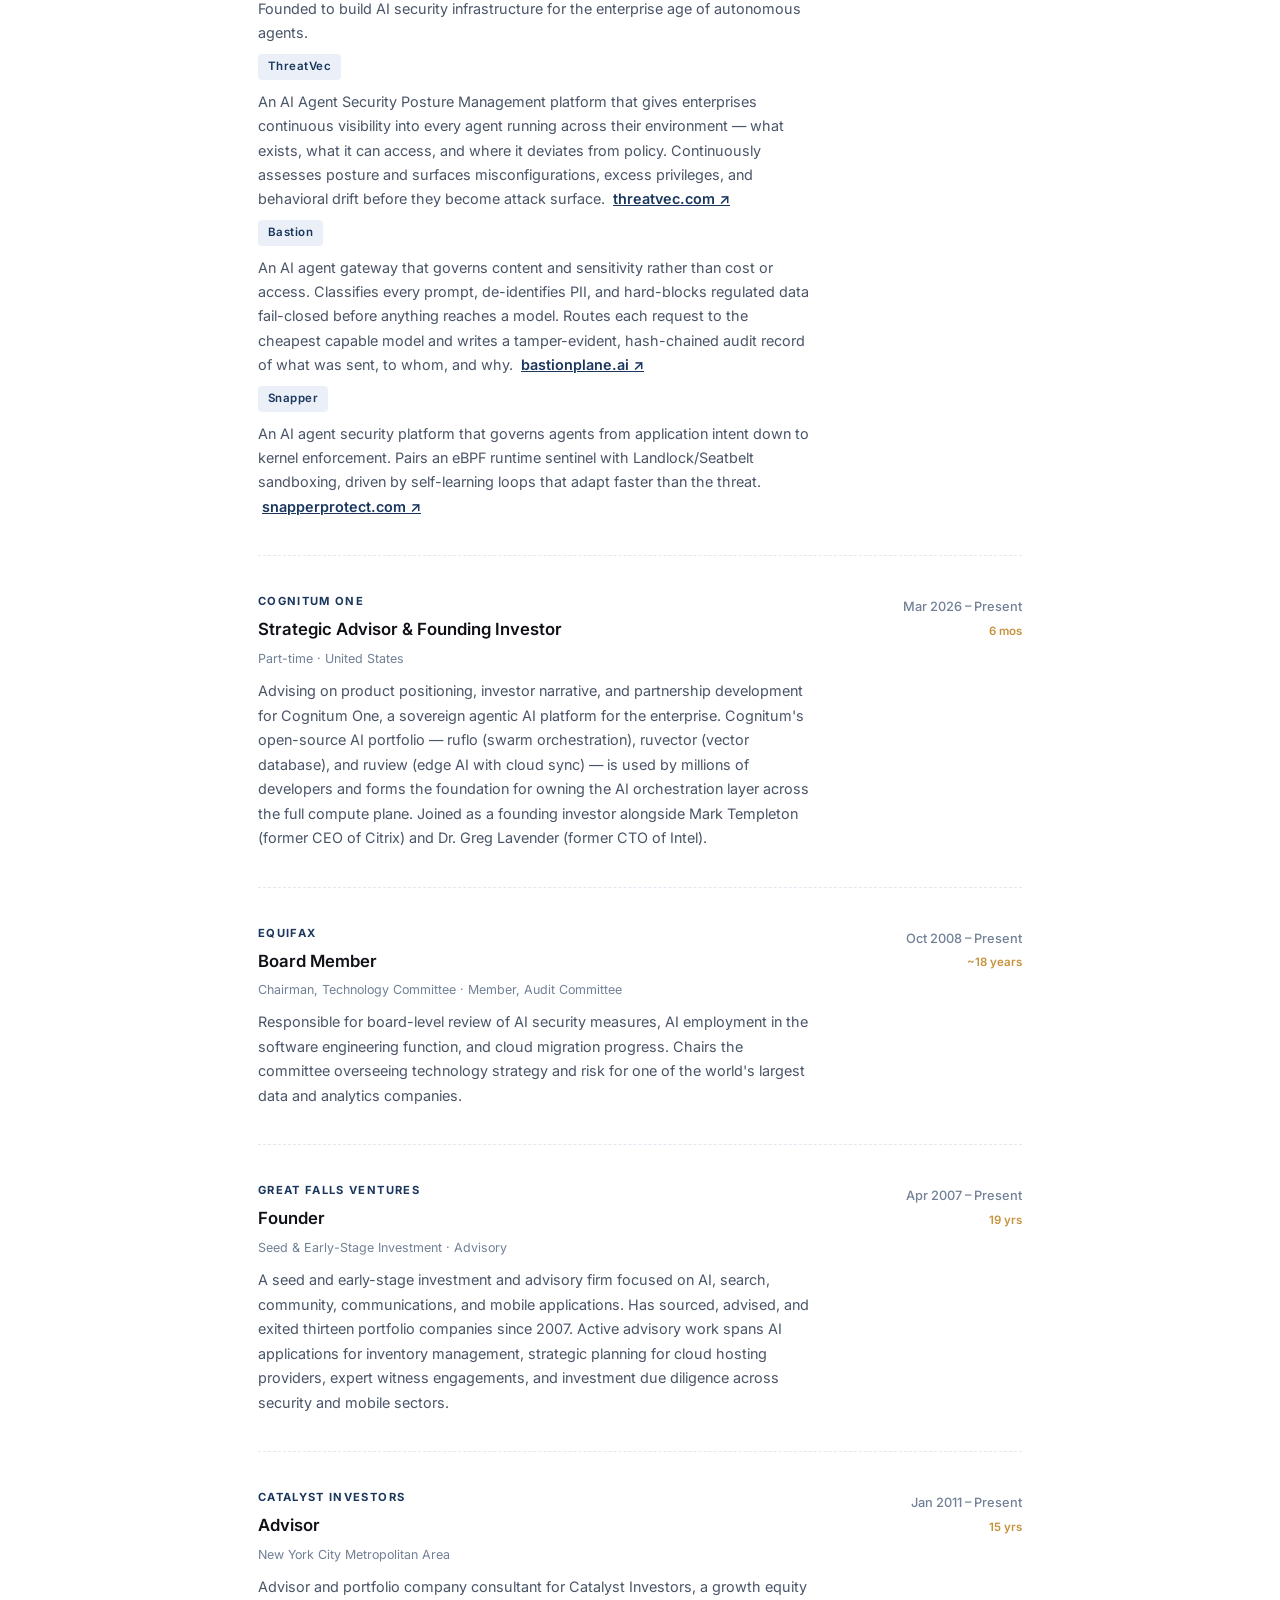
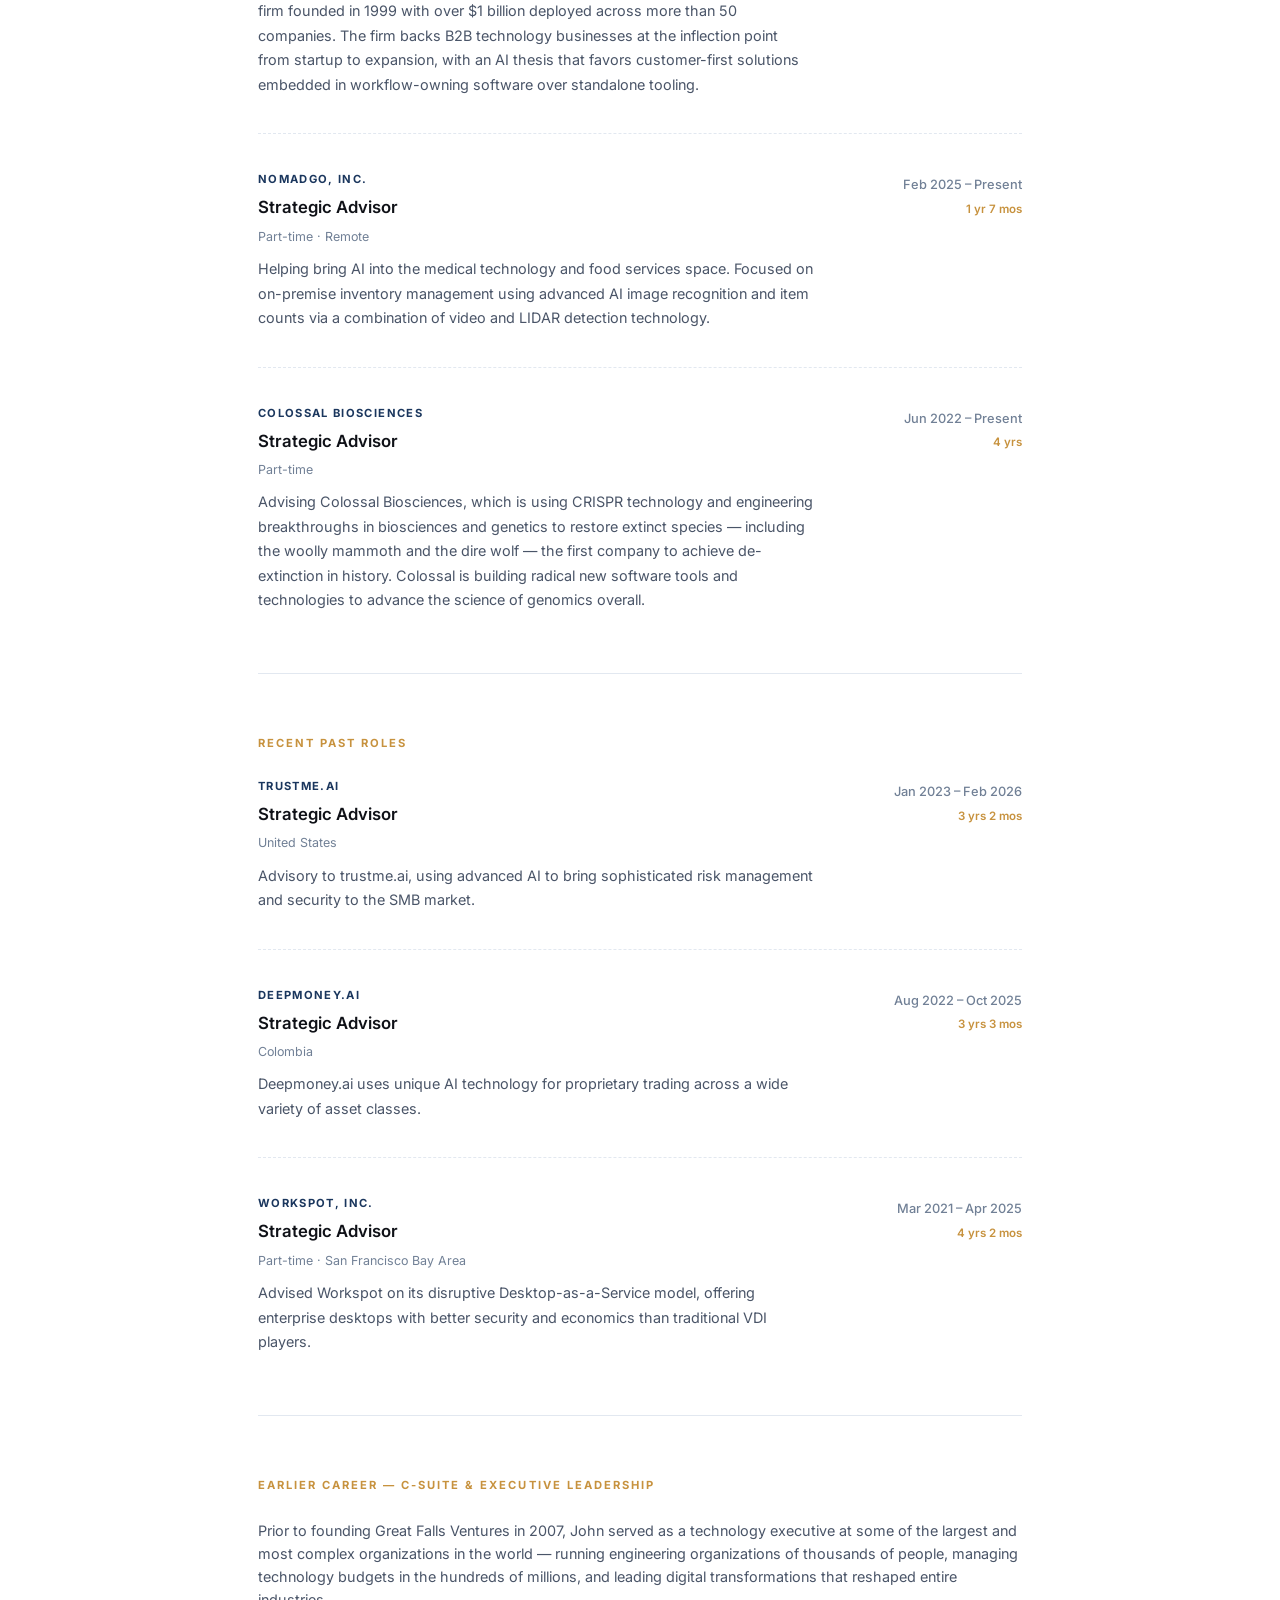
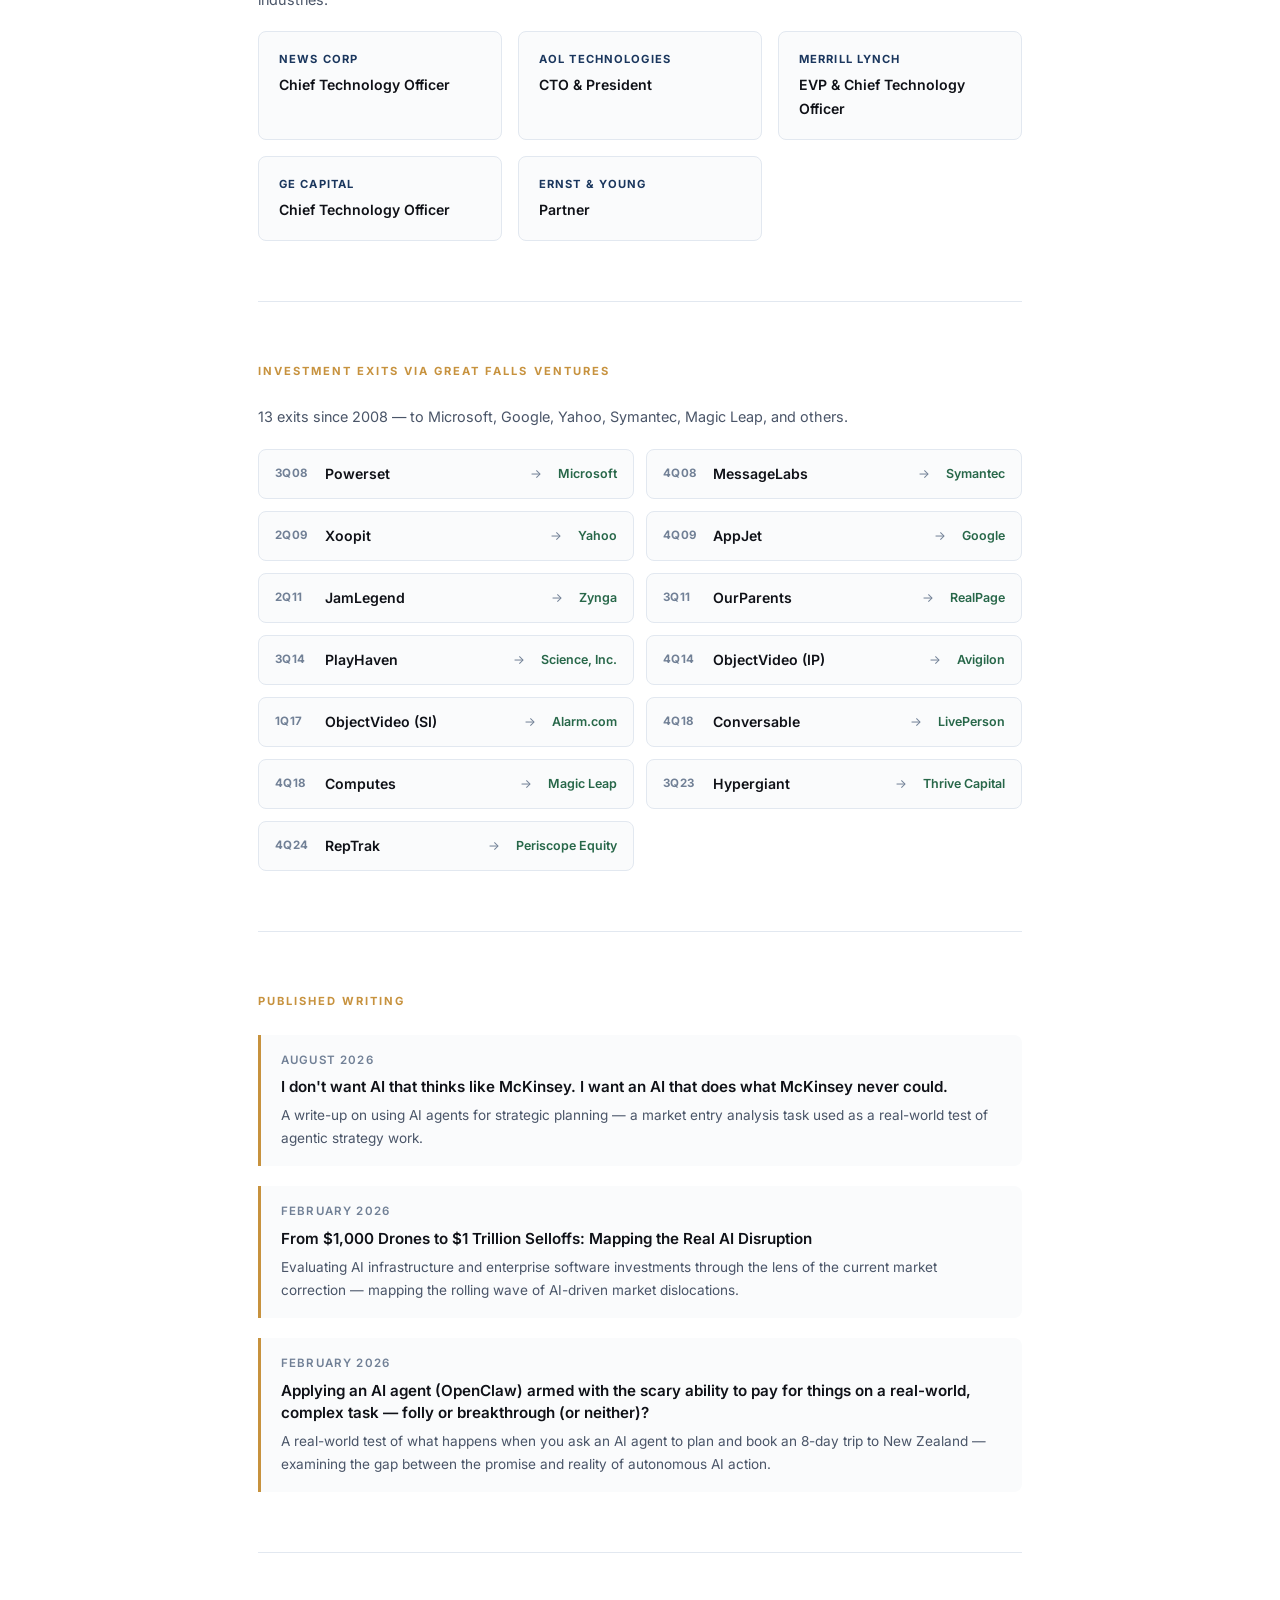
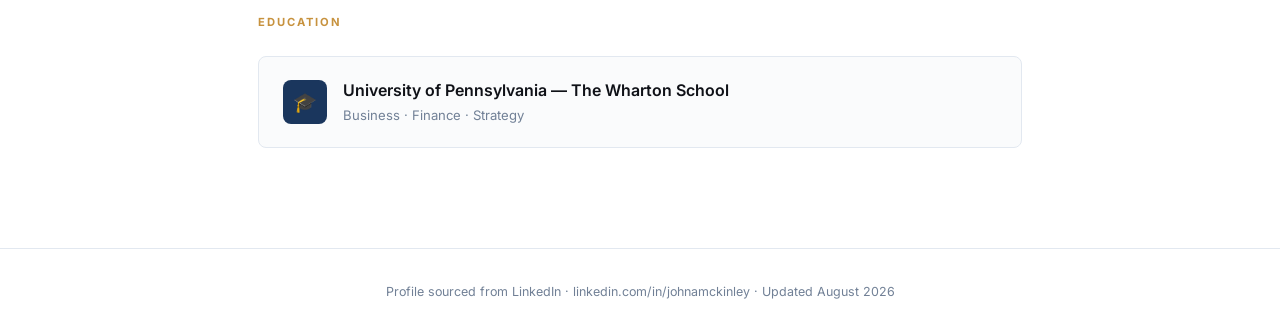
==== commit 437bcf4e: "Sync /bio: add Snapper (snapperprotect.com) as a third McKinley Labs product" ====
--- a/bio/index.html
+++ b/bio/index.html
@@ -3,7 +3,7 @@
 <head>
 <meta charset="UTF-8">
 <meta name="viewport" content="width=device-width, initial-scale=1.0">
-<meta name="description" content="John McKinley — builder and investor in AI infrastructure and AI security. Founder of McKinley Labs (ThreatVec, Bastion). Former CTO of Merrill Lynch, AOL, News Corp, and GE Capital. Board Member, Equifax. Wharton.">
+<meta name="description" content="John McKinley — builder and investor in AI infrastructure and AI security. Founder of McKinley Labs (ThreatVec, Bastion, Snapper). Former CTO of Merrill Lynch, AOL, News Corp, and GE Capital. Board Member, Equifax. Wharton.">
 <title>John McKinley — Builder, Investor, Advisor</title>
 <script type="application/ld+json">
 {
@@ -13,7 +13,7 @@
   "url": "https://jmckinley.github.io/bio/",
   "image": "https://avatars.githubusercontent.com/u/69117?v=4",
   "jobTitle": "Founder & Strategic Advisor",
-  "description": "Builder and investor in AI infrastructure and AI security. Founder of McKinley Labs, where he built ThreatVec (AI Agent Security Posture Management) and Bastion (AI agent gateway). Former CTO of Merrill Lynch, AOL Technologies, News Corp, and GE Capital. Board Member and Chairman of the Technology Committee at Equifax. Investing in AI since 2007 with 13 portfolio exits including to Microsoft, Google, Yahoo, and Symantec.",
+  "description": "Builder and investor in AI infrastructure and AI security. Founder of McKinley Labs, where he built ThreatVec (AI Agent Security Posture Management), Bastion (AI agent gateway), and Snapper (AI agent security platform). Former CTO of Merrill Lynch, AOL Technologies, News Corp, and GE Capital. Board Member and Chairman of the Technology Committee at Equifax. Investing in AI since 2007 with 13 portfolio exits including to Microsoft, Google, Yahoo, and Symantec.",
   "email": "john@greatfallsventures.com",
   "address": {
     "@type": "PostalAddress",
@@ -560,10 +560,12 @@
       backing the next generation of AI companies.
     </p>
     <p class="about-text">
-      At McKinley Labs he has built two AI security products from scratch: ThreatVec, an AI Agent Security
-      Posture Management platform for continuous red team analysis across enterprise agent portfolios, and
+      At McKinley Labs he has built three AI security products from scratch: ThreatVec, an AI Agent Security
+      Posture Management platform for continuous red team analysis across enterprise agent portfolios;
       Bastion, an AI gateway that governs what reaches a model — classifying every prompt, stripping PII,
-      hard-blocking regulated data fail-closed, and writing a hash-chained audit record of every interaction.
+      hard-blocking regulated data fail-closed, and writing a hash-chained audit record of every interaction;
+      and Snapper, an AI agent security platform that governs agents from application intent down to kernel
+      enforcement with an eBPF runtime sentinel and self-learning sandboxing.
     </p>
     <p class="about-text">
       He has been investing in AI since 2007 — from Powerset's early natural language processing (acquired by
@@ -622,6 +624,13 @@
             record of what was sent, to whom, and why.
             <a href="https://www.bastionplane.ai" target="_blank" rel="noopener" style="color:var(--accent); font-weight:600; margin-left:4px;">bastionplane.ai ↗</a>
           </p>
+          <span class="product-pill">Snapper</span>
+          <p class="role-desc" style="margin-top:10px;">
+            An AI agent security platform that governs agents from application intent down to kernel enforcement.
+            Pairs an eBPF runtime sentinel with Landlock/Seatbelt sandboxing, driven by self-learning loops that
+            adapt faster than the threat.
+            <a href="https://www.snapperprotect.com" target="_blank" rel="noopener" style="color:var(--accent); font-weight:600; margin-left:4px;">snapperprotect.com ↗</a>
+          </p>
         </div>
         <div class="role-meta">
           <p class="role-dates">Aug 2025 – Present</p>
